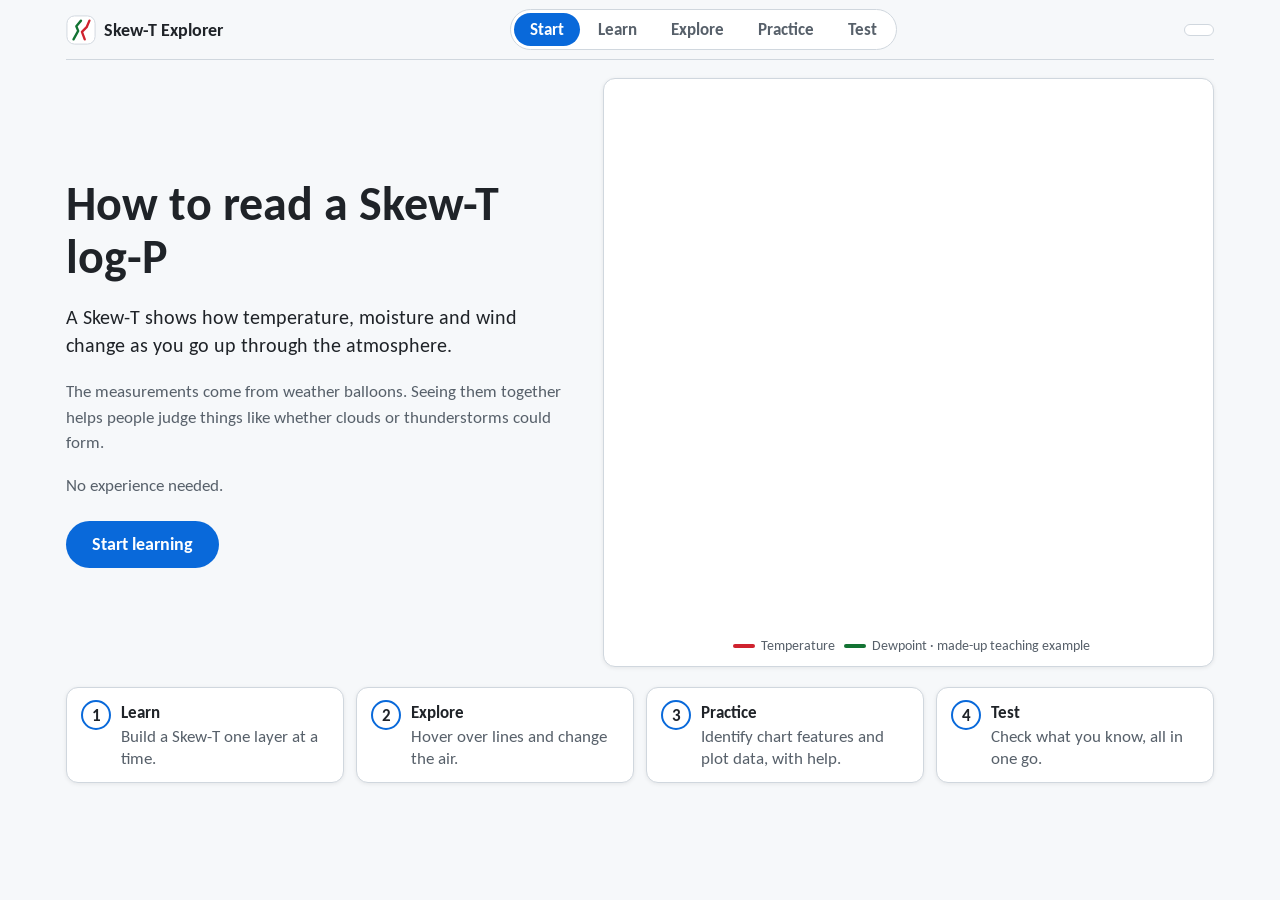
==== index.html @ 09533b29 "Cite page references fully and refine the opening wording" ====
<!doctype html>
<html lang="en" data-theme="light">
<head>
  <meta charset="utf-8">
  <meta name="viewport" content="width=device-width, initial-scale=1">
  <title>Skew-T Explorer · Start here</title>
  <link rel="preconnect" href="https://fonts.googleapis.com">
  <link rel="preconnect" href="https://fonts.gstatic.com" crossorigin>
  <link rel="stylesheet" href="https://fonts.googleapis.com/css2?family=Carlito:wght@400;700&display=swap">
  <link rel="stylesheet" href="style.css">
  <script src="js/theme.js"></script>
</head>
<body class="start-page">
  <header class="topbar">
    <a class="brand" href="index.html" aria-label="Skew-T Explorer home">
      <svg viewBox="0 0 32 32" aria-hidden="true"><rect x="1" y="1" width="30" height="30" rx="8"/><path class="g" d="M8 26 13 17 11 12 16 6"/><path class="r" d="M20 26 17 18 22 13 25 6"/></svg>
      <span>Skew-T Explorer</span>
    </a>
    <nav class="tabs" aria-label="Pages">
      <a href="index.html" aria-current="page">Start</a>
      <a href="build.html">Learn</a>
      <a href="explore.html">Explore</a>
      <a href="practice.html">Practice</a>
      <a href="test.html">Test</a>
    </nav>
    <button id="theme" type="button"></button>
  </header>
  <main>
    <section class="hero">
      <div class="hero-text">
        <h1>How to read a Skew-T log-P</h1>
        <p class="lead">A Skew-T shows how temperature, moisture and wind change as you go up through the atmosphere.</p>
        <p>The measurements come from weather balloons. Seeing them together helps people judge things like whether clouds or thunderstorms could form.</p>
        <p>No experience needed.</p>
        <a class="cta" href="build.html">Start learning</a>
      </div>
      <figure class="hero-chart">
        <svg id="herochart" viewBox="0 0 820 760" role="img" aria-label="Example Skew-T showing temperature in red and dewpoint in green"></svg>
        <figcaption><span class="swatch temp"></span>Temperature <span class="swatch dew"></span>Dewpoint · made-up teaching example</figcaption>
      </figure>
    </section>
    <ol class="path">
      <li><a href="build.html"><span class="num">1</span><strong>Learn</strong><span>Build a Skew-T one layer at a time.</span></a></li>
      <li><a href="explore.html"><span class="num">2</span><strong>Explore</strong><span>Hover over lines and change the air.</span></a></li>
      <li><a href="practice.html"><span class="num">3</span><strong>Practice</strong><span>Identify chart features and plot data, with help.</span></a></li>
      <li><a href="test.html"><span class="num">4</span><strong>Test</strong><span>Check what you know, all in one go.</span></a></li>
    </ol>
  </main>
  <script src="js/thermo.js"></script>
  <script src="js/soundings.js"></script>
  <script src="js/chart.js"></script>
  <script src="js/start.js"></script>
</body>
</html>
---- style.css ----
:root { color-scheme: dark; --bg: #0d1117; --panel: #161b22; --line: #30363d; --text: #e6edf3; --muted: #9da7b3;
        --temp: #ff6b5e; --dew: #4fd17a; --parcel: #3b9dff; --accent: #ffd866; --tip: #1f2630;
        --isobar: #5e6a7c; --isotherm: #5f6b7c; --dry: #b98a4a; --moist: #4a86b9; --mix: #7f9f5f; }
:root[data-theme="light"] { color-scheme: light; --bg: #f6f8fa; --panel: #fff; --line: #d0d7de; --text: #1f2328;
        --muted: #57606a; --temp: #cf222e; --dew: #137333; --parcel: #0b3dff; --accent: #8a5a00; --tip: #fff;
        --isobar: #8492a5; --isotherm: #8592a1; --dry: #a8712a; --moist: #2f6f9f; --mix: #55772f; }
/* Line patterns. Moist adiabat: thin dash-dot. Mixing ratio: short dots. Virtual temperature: dotted. */
:root { --dash-moist: 12 3 2 3; --dash-mix: 2.5 3.5; --dash-virtual: 2 3; }
* { box-sizing: border-box; }
body { margin: 0 auto; max-width: 1180px; padding: 16px; background: var(--bg); color: var(--text);
       font: 17px/1.5 Calibri, Carlito, sans-serif; }
h1 { margin: 0; } h2 { font-size: 1rem; margin-top: 0; }
header p, #about, .note { color: var(--muted); }
.controls label { margin-right: 12px; }
select, button { font: inherit; padding: 6px 10px; background: var(--panel); color: var(--text);
                 border: 1px solid var(--line); border-radius: 6px; max-width: 100%; }
.layout { display: grid; grid-template-columns: minmax(0, 1fr) 260px; gap: 16px; align-items: start; }
@media (max-width: 800px) { .layout { grid-template-columns: minmax(0, 1fr); } }
figure, aside, details { margin: 0; background: var(--panel); border: 1px solid var(--line); border-radius: 8px; padding: 10px; }
details { margin-top: 16px; }
dt { font-weight: 600; } dd { margin: 0 0 10px; }
#status { min-height: 1.5em; margin: 4px 0 0; color: var(--muted); }
svg { display: block; width: 100%; height: auto; user-select: none; }
.axis { fill: var(--muted); font-size: 12px; }
.frame { fill: none; stroke: var(--muted); }
.bg { fill: none; stroke-width: 1; }
.isobar { stroke: var(--isobar); }
.isotherm { stroke: var(--isotherm); }
.dry { stroke: var(--dry); }
.moist { stroke: var(--moist); stroke-dasharray: var(--dash-moist); }
.mix { stroke: var(--mix); stroke-dasharray: var(--dash-mix); }
.bg.mix { stroke-width: 1.8; }
.profile { fill: none; stroke-width: 3; }
.profile.temp { stroke: var(--temp); }
.profile.dew { stroke: var(--dew); }
.profile.parcel { stroke: var(--parcel); stroke-width: 3.5; }
.dot { fill: var(--panel); stroke-width: 2; cursor: ew-resize; touch-action: none; }
.dot.temp { stroke: var(--temp); }
.dot.dew { stroke: var(--dew); }
/* The fills stay pale so lines show through. A deeper solid edge of the same color marks each area. */
/* Virtual temperature curves: dotted, in the same color as the line each one adjusts. */
.profile.tvair { stroke: var(--temp); stroke-width: 2; stroke-dasharray: var(--dash-virtual); }
.profile.tvparcel { stroke: var(--parcel); stroke-width: 2; stroke-dasharray: var(--dash-virtual); }
.highlight.tvair { stroke: var(--temp); stroke-dasharray: var(--dash-virtual); }
.highlight.tvparcel { stroke: var(--parcel); stroke-dasharray: var(--dash-virtual); }
.cape { fill: #ff6b5e; fill-opacity: .28; stroke: color-mix(in srgb, #ff6b5e 65%, var(--text)); stroke-width: 1.5; }
.cin { fill: #58a6ff; fill-opacity: .3; stroke: color-mix(in srgb, #58a6ff 65%, var(--text)); stroke-width: 1.5; }
.marker { stroke: var(--accent); stroke-width: 4; }
.marker-halo { stroke: var(--panel); stroke-width: 8; }
.markerlabel { fill: var(--accent); font-size: 14px; font-weight: 700; stroke: var(--panel); stroke-width: 4; stroke-linejoin: round; paint-order: stroke; }
.barb { stroke: var(--text); stroke-width: 1.4; }
.barb .flag { fill: var(--text); }
/* A hovered line is drawn bolder in its own color, keeping its dash pattern. */
.highlight { fill: none; stroke-width: 3; pointer-events: none; }
.highlight.temp, .highlight.dew, .highlight.parcel { stroke-width: 5.5; }
.highlight.temp { stroke: var(--temp); }
.highlight.dew { stroke: var(--dew); }
.highlight.parcel { stroke: var(--parcel); }
/* Background colors are pale, so they are deepened a little to stand out. */
.highlight.isobar { stroke: color-mix(in srgb, var(--isobar) 65%, var(--text)); }
.highlight.isotherm { stroke: color-mix(in srgb, var(--isotherm) 65%, var(--text)); }
.highlight.dry { stroke: color-mix(in srgb, var(--dry) 80%, var(--text)); }
.highlight.moist { stroke: color-mix(in srgb, var(--moist) 80%, var(--text)); stroke-dasharray: var(--dash-moist); }
.highlight.mix { stroke: color-mix(in srgb, var(--mix) 80%, var(--text)); stroke-dasharray: var(--dash-mix); }
.highlight.lcl, .highlight.lfc, .highlight.el { stroke: var(--accent); stroke-width: 6; }
#tooltip { position: fixed; max-width: 280px; padding: 8px 10px; background: var(--tip); border: 1px solid var(--accent);
           border-radius: 6px; font-size: 13px; pointer-events: none; z-index: 10; }
#tooltip span { display: block; }
#tooltip .value { color: var(--accent); margin: 2px 0 4px; }
#tooltip .also { color: var(--muted); border-top: 1px solid var(--line); margin-top: 4px; padding-top: 4px; }
.shift { display: flex; flex-wrap: wrap; align-items: center; gap: 4px 8px; }
.shift input { width: 170px; max-width: 100%; margin: 0; }
.shift output { display: inline-block; min-width: 4.5em; font-weight: 700; }

a { color: var(--parcel); }

/* How-it's-built page: a large centered chart with one caption underneath. The step buttons change both. */
.build-page { max-width: 1600px; padding: 0 12px; }
.build-page .topbar { position: sticky; top: 0; z-index: 3; margin-bottom: 0; }
.sr-only { position: absolute; width: 1px; height: 1px; overflow: hidden; clip-path: inset(50%); }
.stage { display: flex; flex-direction: column; gap: 6px; padding-bottom: 8px;
         height: calc(100vh - var(--bar)); height: calc(100svh - var(--bar)); }
.stage svg { flex: 1; min-height: 0; width: 100%; background: var(--panel); border: 1px solid var(--line); border-radius: 8px; }
.caption { position: relative; display: flex; flex-direction: column; flex: none; width: 100%; max-width: 900px; height: 7.8em; margin: 0 auto; padding: 6px 12px;
           background: var(--panel); border: 1px solid var(--accent); border-radius: 8px; }
.caption-top { display: flex; align-items: center; gap: 10px; }
.caption h2 { margin: 0; font-size: 1.15rem; line-height: 1.25; flex: 1; }
.caption p { margin: 2px 0 0; line-height: 1.3; }
.caption button { padding: 1px 10px; font-size: .9rem; cursor: pointer; white-space: nowrap; }
.count { color: var(--muted); font-size: .85rem; white-space: nowrap; }
.layer { opacity: 0; transition: opacity .5s; }
.layer.on { opacity: 1; }
.layer .draw { stroke-dasharray: 1; stroke-dashoffset: 1; transition: stroke-dashoffset 1.2s ease; }
.layer.on .draw { stroke-dashoffset: 0; }
.layer.new .bg { stroke-width: 1.8; stroke-opacity: 1; }
.dot.still { cursor: default; }
/* A close-up of each wind barb mark with its speed (Learn and Explore). */
.barbkey { display: flex; justify-content: center; gap: clamp(8px, 5vw, 48px); margin: 2px 0; padding: 0; list-style: none; }
.barbkey[hidden] { display: none; }
.barbkey li { display: flex; align-items: center; gap: 8px; margin: 0; line-height: 1.2; }
.barbkey li svg { width: 84px; height: 40px; flex: none; background: none; border: 0; box-shadow: none; }
.barbkey strong { display: block; }
/* In the Explore guide: under the wind barb's description (Basic) or inside its Learn more (Full). */
.guide .barbkey { justify-content: flex-start; margin: 10px 0 4px; padding: 0; }
@media (max-width: 640px) {
  .barbkey li { flex-direction: column; gap: 0; text-align: center; font-size: .9rem; }
  .barbkey li svg { width: 63px; height: 30px; }
}
.stepper { display: flex; align-items: center; gap: 12px; margin-top: auto; }
.stepper > button { min-width: 5.5em; padding: 3px 12px; }
#next { background: var(--brand); border-color: var(--brand); color: #fff; font-weight: 700; }
:root[data-theme="dark"] #next { color: #0d1117; }
#back:disabled { opacity: .4; cursor: default; border-color: var(--line); }
#dots { flex: 1; display: flex; justify-content: center; min-width: 0; }
/* Each dot has a larger click area than the circle drawn inside it. */
.caption .step-dot { width: 24px; height: 24px; flex: none; padding: 0; border: 0; background: none; display: grid; place-items: center; }
/* Upcoming steps are hollow rings and finished ones are filled. */
.step-dot::before { content: ''; width: 10px; height: 10px; border: 2px solid var(--muted); border-radius: 50%; }
.step-dot.done::before { background: var(--muted); }
.step-dot[aria-current="step"]::before { background: var(--brand); border-color: var(--brand); transform: scale(1.4); }
@media (max-width: 760px) { .caption { height: 9em; } }
@media (max-width: 500px) {
  .caption { height: 11.8em; }
  .stepper { gap: 6px; }
}
/* The narrowest phones wrap the longest captions onto more lines. */
@media (max-width: 360px) { .caption { height: 14.6em; } }
@media (prefers-reduced-motion: reduce) { .layer, .layer .draw { transition: none; } }

/* Top bar shared by both pages: site name, page tabs and theme button. */
:root { --bar: 60px; --brand: #0969da; }
:root[data-theme="dark"] { --brand: #4da3ff; }
body { padding-top: 0; }
.topbar { display: flex; align-items: center; gap: 14px; height: var(--bar); margin-bottom: 14px; background: var(--bg);
          border-bottom: 1px solid var(--line); }
.brand { display: flex; align-items: center; gap: 8px; color: var(--text); text-decoration: none; font-weight: 700; font-size: 1.15rem; white-space: nowrap; }
.brand svg { width: 30px; height: 30px; flex: none; }
.brand rect { fill: var(--panel); stroke: var(--line); }
.brand path { fill: none; stroke-width: 2.5; stroke-linecap: round; stroke-linejoin: round; }
.brand .g { stroke: var(--dew); }
.brand .r { stroke: var(--temp); }
.tabs { display: flex; gap: 2px; margin: 0 auto; padding: 3px; background: var(--panel); border: 1px solid var(--line); border-radius: 999px; }
.tabs a { padding: 4px 16px; border-radius: 999px; color: var(--muted); text-decoration: none; font-weight: 700; white-space: nowrap; }
.tabs a:hover { color: var(--text); background: var(--bg); }
.tabs a[aria-current="page"] { background: var(--brand); color: #fff; }
:root[data-theme="dark"] .tabs a[aria-current="page"] { color: #0d1117; }
#theme { border-radius: 999px; padding: 5px 14px; cursor: pointer; white-space: nowrap; }
@media (max-width: 640px) {
  .topbar { gap: 8px; }
  .brand span { display: none; }
  .tabs a { padding: 3px 10px; font-size: .9rem; }
  #theme { padding: 4px 9px; font-size: .85rem; }
}

/* Shared polish. */
a:focus-visible, button:focus-visible, select:focus-visible, input:focus-visible, summary:focus-visible { outline: 3px solid var(--brand); outline-offset: 2px; }
button, select { border-radius: 8px; cursor: pointer; }
button:hover, select:hover { border-color: var(--brand); }
figure, aside, details, .caption, .stage svg { border-radius: 12px; box-shadow: 0 1px 4px rgb(0 0 0 / .08); }
input[type="range"] { accent-color: var(--brand); }
.page-intro h1 { font-size: 1.6rem; line-height: 1.2; }
.page-intro p { margin: 4px 0 12px; color: var(--muted); }
.controls { background: var(--panel); border: 1px solid var(--line); border-radius: 12px; padding: 12px 14px; margin-bottom: 14px; box-shadow: 0 1px 4px rgb(0 0 0 / .08); }
.controls #about { margin: 8px 0; }
.controls select, .controls button { background: var(--bg); }

/* Practice quiz: chart first, question card underneath, or beside it on wide screens. */
.quiz-page { max-width: 1600px; padding: 0 12px; }
.quiz-page .topbar { margin-bottom: 0; }
.quiz { display: flex; flex-direction: column; gap: 8px; padding: 8px 0; height: calc(100vh - var(--bar)); height: calc(100svh - var(--bar)); }
.quiz-chart { flex: 1; min-height: 300px; padding: 4px; }
.quiz-chart svg { height: 100%; width: 100%; }
.quiz-card { flex: none; height: 17em; overflow: auto; width: 100%; max-width: 900px; margin: 0 auto; padding: 10px 14px;
             background: var(--panel); border: 1px solid var(--accent); border-radius: 12px; display: flex; flex-direction: column; }
.quiz-top { display: flex; justify-content: space-between; }
.quiz-card h2 { margin: 2px 0 8px; font-size: 1.15rem; line-height: 1.3; }
#choices { display: grid; grid-template-columns: 1fr 1fr; gap: 6px; }
#choices .choice { text-align: left; background: var(--bg); line-height: 1.25; }
#choices .choice:disabled { cursor: default; color: var(--text); opacity: .6; }
#choices .choice.right, #choices .choice.wrong { opacity: 1; font-weight: 700; border-width: 2px; }
#choices .choice.right { border-color: var(--dew); }
#choices .choice.wrong { border-color: var(--temp); }
#feedback { margin: 8px 0 0; line-height: 1.3; }
#feedback.right, #feedback.wrong { border-left: 4px solid var(--dew); padding-left: 8px; }
#feedback.wrong { border-color: var(--temp); }
.quiz-actions { margin-top: auto; padding-top: 8px; text-align: right; }
button.primary { background: var(--brand); border-color: var(--brand); color: #fff; font-weight: 700; }
:root[data-theme="dark"] button.primary { color: #0d1117; }
.quiz-barb { width: 110px; height: 56px; display: block; margin: -6px auto 4px; }
#figure ul { margin: 0; padding-left: 20px; }
#figure li { margin-bottom: 10px; }
/* While something is highlighted, everything else steps back. */
.quiz-chart .faded { opacity: .5; }
/* After a line is answered, only lines and shading fade. Axis numbers and wind barbs stay clear.
   The correct lines are drawn again on top at full strength. */
.quiz-chart .answered :is(.bg, .profile, .cape, .cin, .level-mark) { opacity: .25; }
/* While identifying features, the level names would give the answers away. */
.quiz-chart .unlabelled .level-mark .markerlabel { display: none; }
.quiz-halo { fill: none; stroke: #ffd33d; stroke-width: 12; stroke-opacity: .7; stroke-linecap: round; }
.quiz-area { stroke: var(--text); stroke-width: 2.5; }
.quiz-area.cape { fill-opacity: .55; }
.quiz-area.cin { fill-opacity: .7; }
.quiz.finished .quiz-chart { display: none; }
.quiz.finished .quiz-card { flex: 1; height: auto; min-height: 0; }
.quiz.finished .quiz-actions { text-align: center; }
@media (max-width: 640px) {
  .quiz { height: auto; }
  .quiz-chart { flex: none; height: 46svh; min-height: 0; }
  .quiz-card { height: auto; min-height: 20em; overflow: visible; }
  #choices { grid-template-columns: 1fr; }
  .tabs a { padding: 3px 7px; font-size: .82rem; }
  .topbar { gap: 5px; }
  #theme { padding: 4px 7px; font-size: .78rem; }
}
.sections { display: flex; gap: 4px; margin-bottom: 8px; }
.sections button { flex: 1; padding: 4px 6px; font-size: .88rem; white-space: nowrap; border-radius: 999px; color: var(--muted); background: var(--bg); font-weight: 700; }
.sections button[aria-pressed="true"] { background: var(--brand); border-color: var(--brand); color: #fff; }
:root[data-theme="dark"] .sections button[aria-pressed="true"] { color: #0d1117; }
.quiz-actions { display: flex; justify-content: flex-end; gap: 8px; }
.quiz.finished .quiz-actions { justify-content: center; }
.quiz-chart svg.clickable { cursor: crosshair; touch-action: manipulation; }
.find-answer { fill: none; stroke-width: 3; stroke: color-mix(in srgb, var(--text) 80%, var(--brand)); pointer-events: none; }
.find-answer.temp { stroke: var(--temp); stroke-width: 5.5; }
.find-answer.dew { stroke: var(--dew); stroke-width: 5.5; }
.find-answer.parcel { stroke: var(--parcel); stroke-width: 5.5; }
.find-answer:is(.lcl, .lfc, .el) { stroke: var(--accent); stroke-width: 7; }
.find-answer.isobar { stroke: color-mix(in srgb, var(--isobar) 40%, var(--text)); }
.find-answer.isotherm { stroke: color-mix(in srgb, var(--isotherm) 50%, var(--text)); }
.find-answer.dry { stroke: color-mix(in srgb, var(--dry) 80%, var(--text)); }
.find-answer.moist { stroke: color-mix(in srgb, var(--moist) 80%, var(--text)); stroke-dasharray: var(--dash-moist); }
.find-answer.mix { stroke: color-mix(in srgb, var(--mix) 80%, var(--text)); stroke-dasharray: var(--dash-mix); }
.find-wrong { fill: none; stroke: #d1242f; stroke-width: 6; stroke-opacity: .55; pointer-events: none; }

/* Start page */
.start-page .topbar { margin-bottom: 18px; }
.hero { display: grid; grid-template-columns: minmax(0, 5fr) minmax(0, 6fr); gap: 28px; align-items: center; }
.hero h1 { font-size: clamp(2rem, 4.5vw, 3rem); line-height: 1.1; margin: 0 0 12px; }
.hero .lead { font-size: 1.25rem; line-height: 1.4; }
.hero-text p { color: var(--muted); }
.hero-text .lead { color: var(--text); }
.cta { display: inline-block; margin-top: 6px; padding: 10px 26px; border-radius: 999px; background: var(--brand); color: #fff; font-weight: 700; font-size: 1.1rem; text-decoration: none; }
:root[data-theme="dark"] .cta { color: #0d1117; }
.hero-chart svg { width: 100%; height: auto; max-height: calc(100svh - 260px); min-height: 300px; }
.hero-chart figcaption { text-align: center; color: var(--muted); font-size: .9rem; }
.swatch { display: inline-block; width: 22px; height: 4px; margin: 0 6px; vertical-align: middle; border-radius: 2px; }
.swatch.temp { background: var(--temp); }
.swatch.dew { background: var(--dew); }
.path { list-style: none; padding: 0; margin: 20px 0 8px; display: grid; grid-template-columns: repeat(4, minmax(0, 1fr)); gap: 12px; }
.path a { display: grid; grid-template-columns: auto 1fr; column-gap: 10px; height: 100%; padding: 12px 14px; background: var(--panel); border: 1px solid var(--line); border-radius: 12px; color: var(--text); text-decoration: none; box-shadow: 0 1px 4px rgb(0 0 0 / .08); }
.path a:hover { border-color: var(--brand); }
.path .num { grid-row: span 2; align-self: start; display: grid; place-items: center; width: 30px; height: 30px; border-radius: 50%; border: 2px solid var(--brand); font-weight: 700; }
.path a > span:last-child { color: var(--muted); line-height: 1.3; }
@media (max-width: 720px) {
  .hero { grid-template-columns: minmax(0, 1fr); gap: 14px; }
  .hero-chart svg { max-height: none; min-height: 0; }
  .path { grid-template-columns: minmax(0, 1fr); }
}

/* Explorer: one compact control panel so the chart starts high on the page. */
.explore-page .topbar { margin-bottom: 10px; }
.explore-page .controls { padding: 10px 12px; margin-bottom: 6px; }
.toolbar { display: flex; flex-wrap: wrap; align-items: center; gap: 8px 14px; }
.toolbar label { margin: 0; }
.segmented { display: inline-flex; gap: 2px; padding: 3px; border: 1px solid var(--line); border-radius: 999px; background: var(--bg); }
.controls .segmented button { border: 0; border-radius: 999px; padding: 4px 14px; font-weight: 700; color: var(--muted); background: transparent; }
.controls .segmented button[aria-pressed="true"] { background: var(--brand); color: #fff; }
:root[data-theme="dark"] .controls .segmented button[aria-pressed="true"] { color: #0d1117; }
.explore-page .controls #about { margin: 8px 0 4px; font-size: .95rem; line-height: 1.35; }
.hint { margin: 0 0 6px; color: var(--muted); font-size: .95rem; }
.key { list-style: none; padding: 0; }
.key li { margin-bottom: 6px; }
.key .swatch { margin-left: 0; }
@media (max-width: 640px) {
  .tabs a { padding: 3px 6px; font-size: .78rem; }
  #theme { padding: 4px 6px; font-size: .72rem; }
}

/* The chart comes first, on its own row. Below it, one narrow column of cards: results or the key,
   then the sounding data, each easy to read on its own. */
.explore-page .layout { grid-template-columns: minmax(0, 1fr); }
.explore-page .layout > figure { width: 100%; max-width: 1060px; margin: 0 auto; padding: 4px; }
.explore-page aside { display: flex; flex-direction: column; gap: 16px; width: 100%; max-width: 640px; margin: 0 auto; padding: 0; background: none; border: 0; box-shadow: none; }
.explore-page :is(#basickey, #parcelpanel, .data) { padding: 18px 22px; background: var(--panel); border: 1px solid var(--line); border-radius: 14px; }
.explore-page aside :is(#basickey, #parcelpanel, .data) h2 { margin: 0 0 12px; font-size: 1.3rem; line-height: 1.3; }
.explore-page aside > .note { order: 3; margin: 0; font-size: .9rem; text-align: center; }
.explore-page #basickey { order: 0; }
.explore-page #parcelpanel { order: 0; }
.explore-page .data { order: 1; }
@media (max-width: 500px) {
  .explore-page :is(#basickey, #parcelpanel, .data) { padding: 14px 12px; }
}
/* The result tables are styled like the sounding data table. */
#readout table { width: 100%; margin: 0 0 14px; border-collapse: separate; border-spacing: 0; overflow: hidden; border: 1px solid var(--line); border-radius: 10px; font-size: 1.05rem; line-height: 1.3; font-variant-numeric: tabular-nums; }
#readout th, #readout td { padding: 7px 8px; text-align: center; }
#readout thead th { font-size: .9rem; vertical-align: bottom; background: var(--bg); border-bottom: 2px solid var(--line); }
#readout tbody tr:nth-child(even) { background: color-mix(in srgb, var(--text) 4%, transparent); }
#parcelpanel h3 { margin: 18px 0 6px; font-size: 1.05rem; }
.reading-notes { margin: 0; padding-left: 20px; line-height: 1.5; }
.reading-notes li { margin-bottom: 8px; }
#nolfc { margin: 0; padding-left: 12px; border-left: 4px solid var(--brand); line-height: 1.5; }
.table-help { margin: -6px 0 10px; color: var(--muted); font-size: .95rem; }
/* One rounded box, soft row stripes and no lines between cells. */
#datatable { width: 100%; border-collapse: separate; border-spacing: 0; overflow: hidden; border: 1px solid var(--line); border-radius: 10px; font-size: 1.05rem; line-height: 1.3; font-variant-numeric: tabular-nums; }
#datatable th, #datatable td { padding: 3px; text-align: center; }
#datatable thead th { padding: 6px 3px 5px; font-size: .85rem; vertical-align: bottom; background: var(--bg); border-bottom: 3px solid var(--line); }
#datatable thead th span { display: block; color: var(--muted); font-size: .76rem; font-weight: 400; }
#datatable thead th.col-temp { border-bottom-color: var(--temp); }
#datatable thead th.col-dew { border-bottom-color: var(--dew); }
#datatable tbody th { color: var(--muted); }
#datatable tbody tr:nth-child(even) { background: color-mix(in srgb, var(--text) 4%, transparent); }
#datatable tbody tr.marked { background: color-mix(in srgb, var(--brand) 22%, transparent); }
.dot.marked { stroke-width: 4; r: 7px; }

/* Plot data: a blank basic Skew-T with only pressure and temperature lines. */
#quizchart.plotting :is(.profile, .cape, .cin, .bg.dry, .bg.moist, .bg.mix, .barb, .level-mark) { display: none; }
#quizchart.plotting .plotted .profile { display: inline; }
#quizchart.plotting .bg.isobar { stroke: color-mix(in srgb, var(--isobar) 75%, var(--text)); }
.placed { fill: var(--panel); stroke-width: 3.5; }
.placed.temp { stroke: var(--temp); }
.placed.dew { stroke: var(--dew); }
.miss { fill: none; stroke: #d1242f; stroke-width: 3; }
.value-card { display: grid; grid-template-columns: 1fr 1fr; gap: 8px; margin-bottom: 4px; }
.value-card > div { padding: 6px 10px; border: 2px solid var(--temp); border-radius: 10px; background: var(--bg); }
.value-card.dew > div { border-color: var(--dew); }
.value-card span { display: block; color: var(--muted); font-size: .85rem; }
.value-card strong { font-size: 1.35rem; white-space: nowrap; }
.sections button { white-space: normal; line-height: 1.2; }

/* Quiz layout: the Skew-T fills the screen, with a slim question box along the bottom. */
@media (min-width: 641px) {
  .quiz-page { --bar: 52px; }
  .quiz { gap: 6px; padding: 6px 0; }
  .quiz-chart { flex: 1; min-height: 340px; padding: 2px; }
  .quiz-card { flex: none; width: 100%; max-width: 1100px; height: 11em; padding: 6px 12px; display: grid; align-content: start;
               grid-template-columns: minmax(0, 1fr) auto; column-gap: 12px; row-gap: 4px;
               grid-template-areas: "sections top" "question figure" "choices choices" "feedback actions"; grid-template-rows: auto auto auto 1fr; }
  .quiz-card .sections { grid-area: sections; justify-self: start; margin: 0; }
  .quiz-card .sections button { flex: none; padding: 1px 12px; white-space: nowrap; }
  .quiz-top { grid-area: top; align-self: center; gap: 14px; }
  .quiz-card h2 { grid-area: question; align-self: center; margin: 0; font-size: 1.08rem; line-height: 1.25; }
  #figure { grid-area: figure; align-self: center; }
  #choices { grid-area: choices; grid-template-columns: 1fr 1fr; gap: 5px; }
  #choices .choice { padding: 2px 10px; font-size: .95rem; line-height: 1.2; }
  #feedback { grid-area: feedback; margin: 0; align-self: start; font-size: .95rem; line-height: 1.25; }
  .quiz-actions { grid-area: actions; align-self: end; margin: 0; padding: 0; }
  .quiz-actions button { padding: 3px 14px; white-space: nowrap; }
  .quiz-barb { width: 88px; height: 40px; margin: 0; }
  .value-card { display: flex; gap: 6px; margin: 0; }
  .value-card > div { display: flex; align-items: baseline; gap: 6px; padding: 1px 10px; }
  .value-card strong { font-size: 1.15rem; }
  /* The end-of-section review needs the full width of the box. */
  .quiz-card:has(#figure ul) { grid-template-areas: "sections top" "question question" "feedback actions" "figure figure"; grid-template-rows: auto auto auto auto; }
  .quiz.finished .quiz-card { flex: 1; height: auto; }
}
.quiz-card h2:focus, .quiz-card h2:focus-visible { outline: none; }
@media (min-width: 641px) and (max-width: 760px) { .quiz-card { height: 12.6em; } }

/* Bigger quiz chart: the page scrolls. The space left under the chart (--peek) is enough for the
   question and answer choices, so only longer feedback needs scrolling. */
@media (min-width: 641px) {
  .quiz { --peek: 144px; height: auto; }
  .quiz-chart { flex: none; min-height: 0; height: max(420px, calc(100vh - var(--bar) - var(--peek))); height: max(420px, calc(100svh - var(--bar) - var(--peek))); }
  .quiz-card, .quiz.finished .quiz-card { flex: none; height: auto; min-height: calc(var(--peek) - 20px); overflow: visible; scroll-margin-bottom: 8px; }
}

/* Editable values in the sounding data table. */
#datatable input { width: 100%; max-width: 5.5em; padding: 1px 3px; font: inherit; text-align: center; color: var(--text); background: transparent; border: 1px solid transparent; border-radius: 6px; appearance: textfield; cursor: text; }
#datatable input::-webkit-inner-spin-button, #datatable input::-webkit-outer-spin-button { -webkit-appearance: none; margin: 0; }
#datatable input:hover, #datatable input:focus { background: var(--panel); border-color: var(--line); }
#datatable input:focus { border-color: var(--brand); }
#datatable input:focus-visible { outline-offset: 0; }

/* On wider screens the chart is as tall as the window, so it is as big as it can be while still
   showing all at once: scroll just past the controls to see the whole of it. */
@media (min-width: 801px) {
  .explore-page figure svg { height: max(480px, calc(100vh - 24px)); height: max(480px, calc(100svh - 24px)); }
  .explore-page .axis { font-size: 14px; }
}

/* Small screens: bigger chart labels, and a button that zooms the chart. */
.zoom { display: none; }
.quiz-chart { display: flex; flex-direction: column; }
.quiz-chart .chart-scroll { flex: 1; min-height: 0; }
@media (max-width: 640px) {
  /* The compact labels are for charts shown whole. A zoomed chart skips these rules. */
  .axis:not(.zoomed *) { font-size: 21px; }
  .markerlabel:not(.zoomed *) { font-size: 19px; }
  /* The bigger text needs more room: the unit moves up and the axis title down, into the margin. */
  :is(#skewt, #quizchart, #build):not(.zoomed *) { overflow: visible; }
  .axis.unit:not(.zoomed *) { transform: translateY(-10px); }
  .axis.title:not(.zoomed *) { transform: translateY(5px); }
  svg:not(.all-labels, .zoomed *) .axis.minor { display: none; }
  #quizchart.all-labels:not(.zoomed *) .axis { font-size: 15px; }
  .explore-page figure { padding: 4px; }
  .zoom { display: block; margin: 2px auto 4px; padding: 8px 16px; min-height: 44px; flex: none; }
  /* Zoomed: one chart unit is one pixel, and the box scrolls both ways. */
  figure.zoomed .chart-scroll { overflow: auto; max-height: 65svh; }
  .quiz-chart.zoomed { height: 65svh; }
  figure.zoomed svg { width: 820px; height: 760px; max-width: none; max-height: none; }
  figure.zoomed .axis { font-size: 13px; }
}

/* Learn: fifteen dots need 360px at a comfortable size. Small screens get a menu instead. */
#jump { display: none; }
@media (max-width: 640px) {
  #dots { display: none; }
  #jump { display: block; flex: 1; min-width: 0; min-height: 32px; padding: 2px 6px; font-size: .9rem; }
  .stepper > button { min-height: 32px; }
}
@media (max-width: 360px) { .stepper > button { min-width: 4em; padding: 3px 8px; } }

/* Guide to the lines: one readable column, grouped under headings, with a card for each line. */
.guide > summary { padding: 4px 6px; font-size: 1.2rem; font-weight: 700; cursor: pointer; }
.guide-note, #guide { max-width: 780px; margin-left: auto; margin-right: auto; }
.guide-note { margin-top: 10px; color: var(--muted); }
.line-group h3 { margin: 28px auto 10px; padding-bottom: 4px; font-size: 1.25rem; border-bottom: 2px solid var(--line); }
.line-card { display: grid; grid-template-columns: 76px minmax(0, 1fr); column-gap: 14px; margin-bottom: 12px; padding: 14px 16px; background: var(--bg); border: 1px solid var(--line); border-radius: 12px; }
.line-card h4 { margin: 0; font-size: 1.1rem; line-height: 1.3; }
.line-card p { margin: 4px 0 0; }
.line-card .looks { color: var(--muted); font-size: .92rem; }
/* Each sample sits on a chart-colored tile, so it looks as it does on the chart. */
.sample { width: 76px; height: 46px; padding: 3px 4px; overflow: visible; background: var(--panel); border: 1px solid var(--line); border-radius: 8px; }
.sample .bg { stroke-width: 2.2; } /* a short sample needs a little more weight than a full-length line */

/* Learn more, under each line. It overrides the panel styling that other details boxes get. */
.line-card .lesson { grid-column: 2; margin: 10px 0 0; padding: 0; background: none; border: 0; border-radius: 0; box-shadow: none; }
.lesson > summary { display: inline-block; padding: 5px 14px; background: var(--panel); border: 2px solid var(--brand); border-radius: 999px; font-size: .95rem; font-weight: 700; cursor: pointer; }
.lesson > summary::before { content: '+ '; }
.lesson[open] > summary::before { content: '− '; }
.line-card:has(.lesson[open]) { border-color: var(--brand); }
.lesson-body { margin-top: 14px; padding-top: 4px; border-top: 1px solid var(--line); font-size: 1.02rem; line-height: 1.6; }
.lesson-body h5 { margin: 18px 0 4px; font-size: 1.05rem; }
.lesson-body p { margin: 8px 0; }
.lesson-body ul { margin: 8px 0; padding-left: 22px; }
.lesson-body li { margin-bottom: 6px; }
.equation { margin: 10px 0; padding: 4px 14px; overflow-x: auto; overflow-y: hidden; text-align: center; background: var(--panel); border: 1px solid var(--line); border-radius: 8px; }
.equation .katex-display { margin: 10px 0; }
.lesson-body .source { margin: -6px 0 12px; color: var(--muted); font-size: .85rem; text-align: right; }
.ranges { width: 100%; margin: 10px 0; border-collapse: collapse; font-size: .95rem; line-height: 1.4; background: var(--panel); }
.ranges caption { padding: 4px 0; font-weight: 700; text-align: left; }
.ranges th, .ranges td { padding: 6px 8px; text-align: left; vertical-align: top; border: 1px solid var(--line); }
.references { margin-top: 12px; font-size: .9rem; }
.references ul { margin-top: 4px; overflow-wrap: anywhere; }
/* Narrow screens: each row becomes a small card, with the column name beside every value. */
@media (max-width: 640px) {
  .ranges, .ranges caption, .ranges tbody, .ranges tr, .ranges th, .ranges td { display: block; }
  .ranges thead { position: absolute; width: 1px; height: 1px; overflow: hidden; clip-path: inset(50%); }
  .ranges tr { margin-bottom: 8px; border: 1px solid var(--line); }
  .ranges th, .ranges td { border: 0; padding: 4px 8px; }
  .ranges td::before { content: attr(data-label) ': '; color: var(--muted); }
}
.symbols { display: grid; grid-template-columns: auto minmax(0, 1fr); gap: 4px 14px; margin: 8px 0 12px; font-size: .95rem; }
.symbols dt { font-weight: 400; }
.symbols dd { margin: 0; color: var(--muted); }

@media (max-width: 640px) {
  /* The sample moves above the text, which then gets the card's full width. */
  .line-card { grid-template-columns: minmax(0, 1fr); row-gap: 8px; padding: 12px; }
  .line-card .lesson { grid-column: 1; }
  .equation { padding: 4px 6px; }
  .equation .katex { font-size: 1em; }
}
/* The narrowest phones need slightly smaller equations to show them whole. */
@media (max-width: 360px) { .equation .katex { font-size: .88em; } }

/* Four steps on the Start page: two by two on mid-sized screens. */
@media (max-width: 1000px) and (min-width: 721px) { .path { grid-template-columns: repeat(2, minmax(0, 1fr)); } }

/* Practice: the line and sounding menus sit with the task counter. */
.practice-page .quiz-top, .quiz-top:has(select) { flex-wrap: wrap; align-items: center; justify-content: flex-end; gap: 6px 12px; }
.quiz-top label { font-size: .9rem; }
.quiz-top select { padding: 2px 6px; font-size: .9rem; }
/* Test: a chosen answer is outlined. Nothing says whether it is right until the end. */
#choices .choice[aria-pressed="true"] { border: 3px solid var(--brand); font-weight: 700; }
#submit:disabled { opacity: .45; cursor: default; }
#figure h3 { margin: 14px 0 6px; font-size: 1.05rem; }
/* Intro and results have no chart, so the card takes the page. */
@media (min-width: 641px) {
  .quiz.finished .quiz-card { max-width: 900px; }
}

/* Narrow phones: five tabs don't fit beside the name and theme button, so they get their own row.
   --bar is the header's height, which the Learn, Practice and Test layouts subtract. */
@media (max-width: 430px) {
  :root, .quiz-page { --bar: 92px; }
  .topbar { flex-wrap: wrap; align-content: center; justify-content: space-between; row-gap: 8px; }
  .topbar .tabs { order: 3; width: 100%; justify-content: space-between; margin: 0; }
  .topbar .tabs a { flex: 1; padding: 5px 2px; font-size: .88rem; text-align: center; }
  .topbar .brand span { display: inline; font-size: 1rem; }
}

/* Test results: one centred column with a score summary, topic cards and the marked answers. */
.quiz.results .quiz-card { display: flex; flex-direction: column; width: 100%; max-width: 860px; margin: 0 auto; padding: 22px clamp(14px, 3vw, 30px); overflow: visible; }
.quiz.results :is(.quiz-top, .quiz-card h2, #feedback) { text-align: center; justify-content: center; }
.quiz.results .quiz-card h2 { order: 1; margin: 2px 0 4px; font-size: clamp(1.3rem, 3.4vw, 1.75rem); }
.quiz.results #feedback { order: 2; margin: 0 auto; max-width: 56ch; color: var(--muted); }
.quiz.results #figure { order: 3; }
.quiz.results .quiz-actions { order: 4; justify-content: center; margin: 22px 0 0; }
.quiz.results .quiz-actions button { padding: 9px 24px; }
.score-summary { margin-top: 18px; }
#figure .tiles { display: grid; grid-template-columns: repeat(3, minmax(0, 1fr)); gap: 10px; margin: 0 0 10px; padding: 0; list-style: none; }
.quiz.results :is(#figure, #feedback, .quiz-actions) { align-self: stretch; }
#figure .tiles li { margin: 0; padding: 10px 6px; text-align: center; background: var(--bg); border: 1px solid var(--line); border-top: 5px solid var(--line); border-radius: 10px; }
#figure .tiles li.right { border-top-color: var(--dew); }
#figure .tiles li.wrong { border-top-color: var(--temp); }
.tiles strong { display: block; font-size: 2rem; line-height: 1.1; }
.tiles span { color: var(--muted); }
.bar { display: flex; gap: 2px; height: 10px; overflow: hidden; border-radius: 999px; background: var(--line); }
.bar span { flex-basis: 0; }
.bar .right { background: var(--dew); }
.bar .wrong { background: var(--temp); }
.bar .skipped { background: var(--line); }
.quiz.results #figure h3 { margin: 26px 0 10px; font-size: 1.2rem; }
.topic-grid { display: grid; grid-template-columns: repeat(2, minmax(0, 1fr)); gap: 12px; }
.topic-grid article { display: flex; flex-direction: column; padding: 14px; background: var(--bg); border: 1px solid var(--line); border-radius: 12px; }
.topic-grid h4 { margin: 0; font-size: 1.02rem; line-height: 1.3; }
.topic-grid p { margin: 0; }
.topic-grid .topic-score { margin: 8px 0 6px; font-size: 1.35rem; font-weight: 700; }
.topic-grid .topic-note { margin-top: 6px; color: var(--muted); font-size: .9rem; }
.topic-grid .study { display: flex; flex-wrap: wrap; gap: 8px; margin-top: auto; padding-top: 12px; }
.study a { padding: 5px 12px; font-size: .9rem; font-weight: 700; color: var(--text); text-decoration: none; background: var(--panel); border: 2px solid var(--brand); border-radius: 999px; }
.filters { display: flex; flex-wrap: wrap; gap: 8px; margin-bottom: 12px; }
.filters button { padding: 4px 14px; font-size: .92rem; border-radius: 999px; }
.filters button[aria-pressed="true"] { background: var(--brand); border-color: var(--brand); color: #fff; font-weight: 700; }
:root[data-theme="dark"] .filters button[aria-pressed="true"] { color: #0d1117; }
.filters button:disabled { opacity: .45; cursor: default; }
.marked { margin: 0; padding: 0; list-style: none; }
#figure .marked li { display: grid; grid-template-columns: 2em minmax(0, 1fr) auto; gap: 10px; align-items: start; margin: 0 0 8px; padding: 10px 12px; background: var(--bg); border: 1px solid var(--line); border-left: 5px solid var(--line); border-radius: 10px; }
#figure .marked li.right { border-left-color: var(--dew); }
#figure .marked li.wrong { border-left-color: var(--temp); }
#figure .marked li[hidden] { display: none; }
.marked .number { color: var(--muted); font-variant-numeric: tabular-nums; }
.marked strong { font-weight: 600; }
.marked .did { margin-top: 2px; color: var(--muted); font-size: .92rem; }
.marked .mark { font-size: .9rem; font-weight: 700; white-space: nowrap; }
@media (max-width: 640px) {
  .topic-grid { grid-template-columns: minmax(0, 1fr); }
  /* The result moves above the question so the text gets the full width. */
  #figure .marked li { grid-template-columns: 2em minmax(0, 1fr); row-gap: 2px; }
  .marked .mark { grid-column: 2; grid-row: 1; }
  .marked li > div { grid-column: 2; }
}

/* Learn: the heading over the builder, and the explanations further down the page. */
.story-title { flex: none; padding-top: 6px; font-size: clamp(1.4rem, 3.6vw, 2.1rem); font-weight: 700; line-height: 1.15; text-align: center; }
.scroll-cue { flex: none; align-self: center; font-size: .95rem; font-weight: 700; line-height: 1.3; text-align: center; }
.scroll-cue::after { content: ' \2193'; }
.explain { max-width: 780px; margin: 0 auto; padding: 28px 0 56px; scroll-margin-top: var(--bar); }
.explain-intro { margin: 0; font-size: 1.25rem; text-align: center; }
.explain .line-group h2 { margin: 36px 0 6px; padding-bottom: 4px; font-size: 1.4rem; border-bottom: 2px solid var(--line); }
.explain .line-group > p { margin: 8px 0 14px; }
.explain .line-card { background: var(--panel); }
.explain .line-card h3 { margin: 0; font-size: 1.15rem; line-height: 1.3; }
.explain .line-card p { margin: 6px 0 0; line-height: 1.55; }
.explain .barbkey { justify-content: flex-start; margin-top: 8px; }
.explain .barbkey li svg { color: var(--text); }
.explain-note { margin-top: 20px; color: var(--muted); }
.reading li { margin-bottom: 6px; }
.explain .define { margin: 12px 0 0; padding: 10px 14px; background: var(--panel); border: 1px solid var(--line); border-left: 5px solid var(--parcel); border-radius: 8px; }
.explain .define p { margin: 0; line-height: 1.55; }
.explain .define p + p { margin-top: 8px; }

/* Learn, tidied: the chart panel lines up with the caption, and each group of explanations is one
   list in a single box instead of a stack of separate cards. */
.build-page .stage svg#build { align-self: center; max-width: 900px; }
.build-page .caption { border-color: var(--line); }
.build-page .scroll-cue { padding: 1px 14px; color: var(--text); text-decoration: none; background: var(--panel); border: 1px solid var(--line); border-radius: 999px; }
.explain .line-card { grid-template-columns: 76px minmax(0, 1fr); column-gap: 18px; margin: 0; padding: 18px 20px; border-width: 1px 1px 0; border-radius: 0; }
.explain .line-group > p + .line-card { border-radius: 14px 14px 0 0; }
.explain .line-card:last-child { border-bottom-width: 1px; border-radius: 0 0 14px 14px; }
.explain .line-card h3 { padding: 0; border: 0; }
.explain .line-card .use { margin-top: 10px; padding-left: 12px; border-left: 3px solid var(--line); }
.explain .sample { align-self: start; }
.explain .reading { margin: 0; padding: 14px 20px 8px 40px; background: var(--panel); border: 1px solid var(--line); border-radius: 14px; }
@media (max-width: 640px) {
  .explain .line-card { grid-template-columns: minmax(0, 1fr); row-gap: 10px; padding: 16px 14px; }
}
.explain .reference { padding-left: 2em; text-indent: -2em; }
@media (max-width: 430px) { .build-page .scroll-cue { padding: 1px 10px; font-size: .8rem; } }
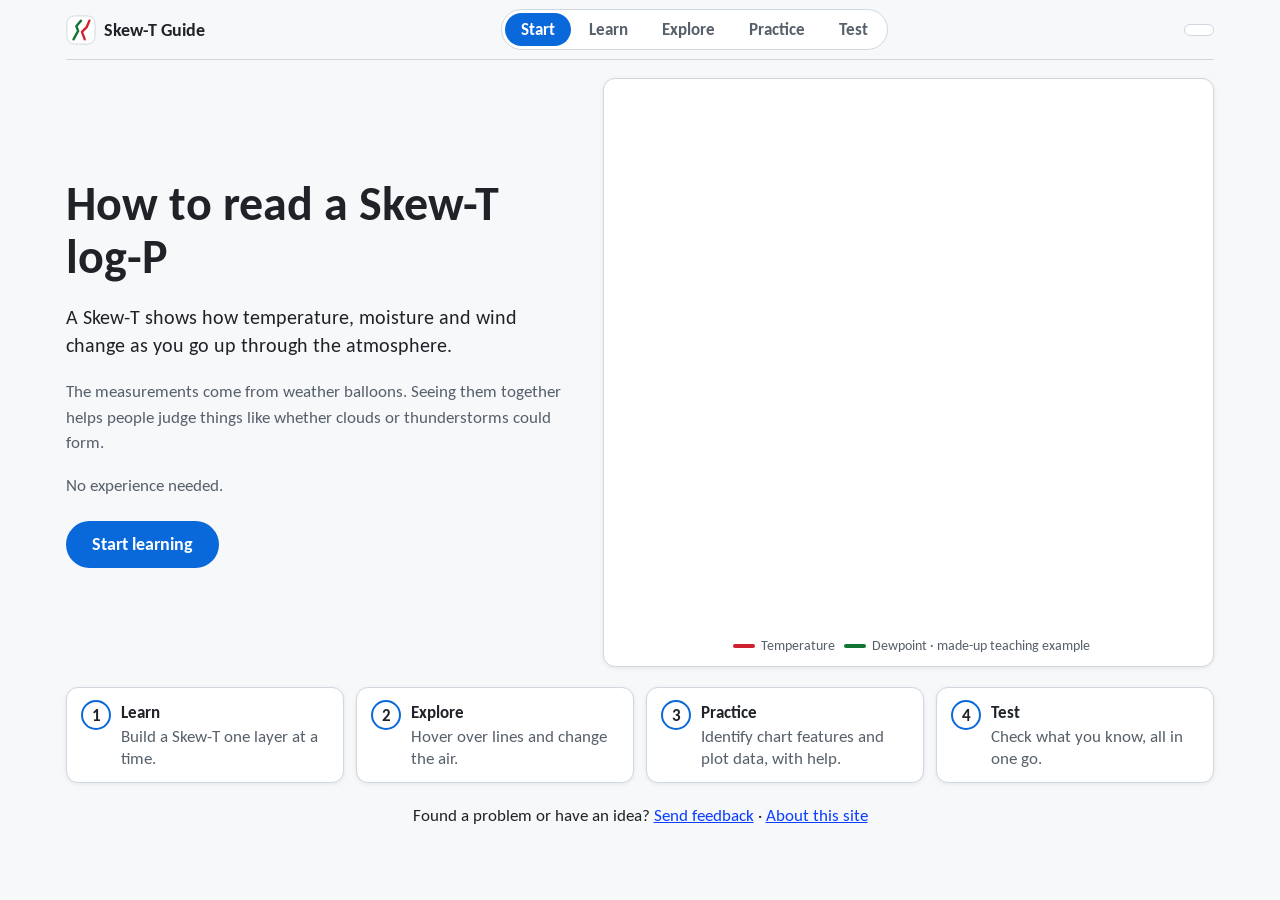
==== commit 30813abc: "Rename to Skew-T Guide and add parameter lessons Learn now shows how to find parameters on a Skew-T," ====
--- a/index.html
+++ b/index.html
@@ -3,7 +3,7 @@
 <head>
   <meta charset="utf-8">
   <meta name="viewport" content="width=device-width, initial-scale=1">
-  <title>Skew-T Explorer · Start here</title>
+  <title>Skew-T Guide · Start here</title>
   <link rel="preconnect" href="https://fonts.googleapis.com">
   <link rel="preconnect" href="https://fonts.gstatic.com" crossorigin>
   <link rel="stylesheet" href="https://fonts.googleapis.com/css2?family=Carlito:wght@400;700&display=swap">
@@ -12,9 +12,9 @@
 </head>
 <body class="start-page">
   <header class="topbar">
-    <a class="brand" href="index.html" aria-label="Skew-T Explorer home">
+    <a class="brand" href="index.html" aria-label="Skew-T Guide home">
       <svg viewBox="0 0 32 32" aria-hidden="true"><rect x="1" y="1" width="30" height="30" rx="8"/><path class="g" d="M8 26 13 17 11 12 16 6"/><path class="r" d="M20 26 17 18 22 13 25 6"/></svg>
-      <span>Skew-T Explorer</span>
+      <span>Skew-T Guide</span>
     </a>
     <nav class="tabs" aria-label="Pages">
       <a href="index.html" aria-current="page">Start</a>
@@ -45,6 +45,7 @@
       <li><a href="practice.html"><span class="num">3</span><strong>Practice</strong><span>Identify chart features and plot data, with help.</span></a></li>
       <li><a href="test.html"><span class="num">4</span><strong>Test</strong><span>Check what you know, all in one go.</span></a></li>
     </ol>
+    <p class="feedback-link">Found a problem or have an idea? <a href="feedback.html">Send feedback</a> · <a href="about.html">About this site</a></p>
   </main>
   <script src="js/thermo.js"></script>
   <script src="js/soundings.js"></script>
--- a/style.css
+++ b/style.css
@@ -262,9 +262,10 @@
 .toolbar { display: flex; flex-wrap: wrap; align-items: center; gap: 8px 14px; }
 .toolbar label { margin: 0; }
 .segmented { display: inline-flex; gap: 2px; padding: 3px; border: 1px solid var(--line); border-radius: 999px; background: var(--bg); }
-.controls .segmented button { border: 0; border-radius: 999px; padding: 4px 14px; font-weight: 700; color: var(--muted); background: transparent; }
-.controls .segmented button[aria-pressed="true"] { background: var(--brand); color: #fff; }
-:root[data-theme="dark"] .controls .segmented button[aria-pressed="true"] { color: #0d1117; }
+.controls .segmented button, .level .segmented button { border: 0; border-radius: 999px; padding: 4px 14px; font-weight: 700; color: var(--muted); background: transparent; }
+.controls .segmented button[aria-pressed="true"], .level .segmented button[aria-pressed="true"] { background: var(--brand); color: #fff; }
+:root[data-theme="dark"] .controls .segmented button[aria-pressed="true"],
+:root[data-theme="dark"] .level .segmented button[aria-pressed="true"] { color: #0d1117; }
 .explore-page .controls #about { margin: 8px 0 4px; font-size: .95rem; line-height: 1.35; }
 .hint { margin: 0 0 6px; color: var(--muted); font-size: .95rem; }
 .key { list-style: none; padding: 0; }
@@ -543,6 +544,11 @@
 
 /* Learn: the heading over the builder, and the explanations further down the page. */
 .story-title { flex: none; padding-top: 6px; font-size: clamp(1.4rem, 3.6vw, 2.1rem); font-weight: 700; line-height: 1.15; text-align: center; }
+/* Learn's Beginner and Intermediate choice. Beginner also hides the extra equation steps. */
+.level { display: flex; flex: none; flex-wrap: wrap; align-items: center; justify-content: center; gap: 4px 10px; }
+.level > span { color: var(--muted); font-size: .95rem; }
+.level-note button { margin-left: 4px; padding: 2px 12px; cursor: pointer; }
+body.beginner .inter-only, body.beginner .param-extra { display: none; }
 .scroll-cue { flex: none; align-self: center; font-size: .95rem; font-weight: 700; line-height: 1.3; text-align: center; }
 .scroll-cue::after { content: ' \2193'; }
 .explain { max-width: 780px; margin: 0 auto; padding: 28px 0 56px; scroll-margin-top: var(--bar); }
@@ -577,3 +583,102 @@
 }
 .explain .reference { padding-left: 2em; text-indent: -2em; }
 @media (max-width: 430px) { .build-page .scroll-cue { padding: 1px 10px; font-size: .8rem; } }
+
+/* Feedback page and the links to it. The Google form stays light in both themes. */
+.feedback { max-width: 720px; margin: 0 auto; }
+.feedback h1 { font-size: 1.8rem; }
+.feedback p { margin: 10px 0; }
+.feedback-privacy { color: var(--muted); font-size: .95rem; }
+.feedback iframe { display: block; width: 100%; height: 1447px; margin-top: 12px; background: #fff; border: 1px solid var(--line); border-radius: 12px; }
+.feedback-link { margin: 20px 0 4px; text-align: center; }
+
+/* About page: one centred column, with each kind of information in its own shape. */
+.about { max-width: 780px; margin: 0 auto; padding-bottom: 56px; }
+.about-head { text-align: center; padding: 8px 0 4px; }
+.about-head h1 { font-size: clamp(1.7rem, 4vw, 2.3rem); line-height: 1.2; }
+.about-head p { max-width: 56ch; margin: 10px auto 0; font-size: 1.15rem; line-height: 1.5; color: var(--muted); }
+.about section { margin-top: 36px; }
+.about h2 { margin: 0 0 12px; font-size: 1.35rem; line-height: 1.3; }
+.about p { margin: 0 0 12px; }
+.about-box { background: var(--panel); border: 1px solid var(--line); border-radius: 14px; }
+.about-cards { display: grid; grid-template-columns: repeat(2, minmax(0, 1fr)); gap: 12px; margin: 0; padding: 0; list-style: none; }
+.about-cards a { display: block; height: 100%; padding: 14px 16px; color: var(--text); text-decoration: none; background: var(--panel); border: 1px solid var(--line); border-radius: 14px; }
+.about-cards a:hover, .about-cards a:focus-visible { border-color: var(--brand); }
+.about-cards strong { display: block; margin-bottom: 4px; font-size: 1.15rem; color: var(--parcel); }
+.about-cards span { display: block; line-height: 1.45; }
+.about .about-warning { padding: 12px 16px; background: var(--panel); border: 1px solid var(--line); border-left: 6px solid var(--temp); border-radius: 10px; }
+.about-rows { margin: 0; padding: 0 18px; }
+.about-rows > div { display: grid; grid-template-columns: 11em minmax(0, 1fr); gap: 16px; padding: 14px 0; }
+.about-rows > div + div { border-top: 1px solid var(--line); }
+.about-rows dt { font-weight: 700; }
+.about-rows dd { margin: 0; line-height: 1.5; }
+.about-table { width: 100%; border-collapse: separate; border-spacing: 0; overflow: hidden; background: var(--panel); border: 1px solid var(--line); border-radius: 14px; }
+.about-table th, .about-table td { padding: 10px 16px; text-align: left; vertical-align: top; line-height: 1.4; }
+.about-table thead th { background: var(--bg); border-bottom: 2px solid var(--line); }
+.about-table tbody tr + tr > * { border-top: 1px solid var(--line); }
+.about .about-small { margin: 10px 0 0; color: var(--muted); font-size: .92rem; }
+.about .sources { margin: 0; padding: 4px 18px; list-style: none; }
+.about .sources li { padding: 12px 0; line-height: 1.5; overflow-wrap: anywhere; }
+.about .sources li + li { border-top: 1px solid var(--line); }
+.about section.about-cta { padding: 22px 18px; text-align: center; }
+.about-cta h2 { margin-bottom: 4px; }
+.about-cta .cta { display: inline-block; }
+@media (max-width: 560px) {
+  .about-cards { grid-template-columns: minmax(0, 1fr); }
+  .about-rows > div { grid-template-columns: minmax(0, 1fr); gap: 4px; }
+  .about-rows, .about .sources { padding-left: 14px; padding-right: 14px; }
+  .about-table th, .about-table td { padding: 9px 10px; }
+}
+
+/* Learn: finding parameters. Groups open and close, and each entry has its own zoomed chart. */
+.explain-jump { margin: 6px 0 0; text-align: center; }
+#parameters, .param { scroll-margin-top: calc(var(--bar) + 8px); }
+.param-menu { display: flex; flex-wrap: wrap; align-items: center; gap: 8px; margin: 0 0 14px; font-weight: 700; }
+.param-menu select { flex: 1; min-width: 0; font-weight: 400; }
+.param-group { margin: 0 0 10px; padding: 0; overflow: hidden; }
+.param-group > summary { padding: 12px 16px; font-size: 1.15rem; font-weight: 700; cursor: pointer; }
+.param { padding: 18px 20px; border-top: 1px solid var(--line); }
+.param h4 { margin: 0 0 4px; font-size: 1.2rem; line-height: 1.3; }
+.param p { margin: 8px 0 0; line-height: 1.5; }
+.param .param-start { color: var(--muted); }
+.param-body { margin-top: 10px; }
+.param-body figure { margin: 0 auto; max-width: 560px; padding: 4px; box-shadow: none; }
+.param-case { margin-top: 18px; }
+.param-case h5 { margin: 0 0 6px; font-size: 1.05rem; }
+.param-chart { width: 100%; height: auto; }
+.param-chart .bg { stroke-width: 1.2; }
+.param-chart .param-line { stroke-width: 2.2; stroke-opacity: 1; }
+.param-chart .cin, .param-chart .cape { stroke-width: 1.5; }
+.param-route { fill: none; stroke: #ffd33d; stroke-width: 11; stroke-opacity: .6; stroke-linecap: round; stroke-linejoin: round; }
+.param-axis { fill: var(--muted); font-size: 15px; }
+.param-name, .param-answer { stroke: var(--panel); stroke-width: 5; stroke-linejoin: round; paint-order: stroke; fill: var(--text); font-size: 15px; }
+.param-answer { font-size: 18px; font-weight: 700; }
+.param-leader { fill: none; stroke: var(--text); stroke-width: 1.2; }
+.param-point { fill: var(--text); }
+.param-step { fill: var(--text); stroke: var(--panel); stroke-width: 2; }
+.param-step-number { fill: var(--panel); font-size: 14px; font-weight: 700; }
+.param-ring { fill: none; stroke: var(--text); stroke-width: 2.5; }
+.param-steps { margin: 12px 0 0; padding-left: 24px; line-height: 1.5; }
+.param-steps li { margin-bottom: 6px; }
+.param .param-result { padding: 10px 14px; background: var(--bg); border: 1px solid var(--line); border-radius: 10px; }
+.param .use { margin-top: 10px; padding-left: 12px; border-left: 3px solid var(--line); }
+.param .param-source { color: var(--muted); font-size: .88rem; }
+@media (max-width: 640px) {
+  .param { padding: 14px 10px; }
+  /* The chart shrinks on a phone, so its words are drawn larger. */
+  .param-axis, .param-name { font-size: 19px; }
+  .param-answer { font-size: 22px; }
+}
+:root[data-theme="dark"] .param-route { stroke-opacity: .35; }
+/* Steps and charts built into a line's description. */
+.param-how { margin-top: 14px; }
+.explain .param-how h4 { margin: 0; font-size: 1.05rem; }
+.explain .line-card .param-start { color: var(--muted); }
+.explain .line-card .param-result { padding: 10px 14px; background: var(--bg); border: 1px solid var(--line); border-radius: 10px; }
+.explain .line-card .param-source { margin-top: 10px; color: var(--muted); font-size: .88rem; }
+.explain [id^="param-"] { scroll-margin-top: calc(var(--bar) + 8px); }
+.param-zero { fill: none; stroke: var(--text); stroke-width: 2.5; stroke-dasharray: 9 5; }
+/* Learn: a typeset equation and its symbols. */
+.param-equation { margin-top: 10px; }
+.param-equation .symbols { display: grid; grid-template-columns: auto minmax(0, 1fr); gap: 4px 14px; align-items: baseline; margin: 6px 0; }
+.param-equation .symbols dd { margin: 0; }
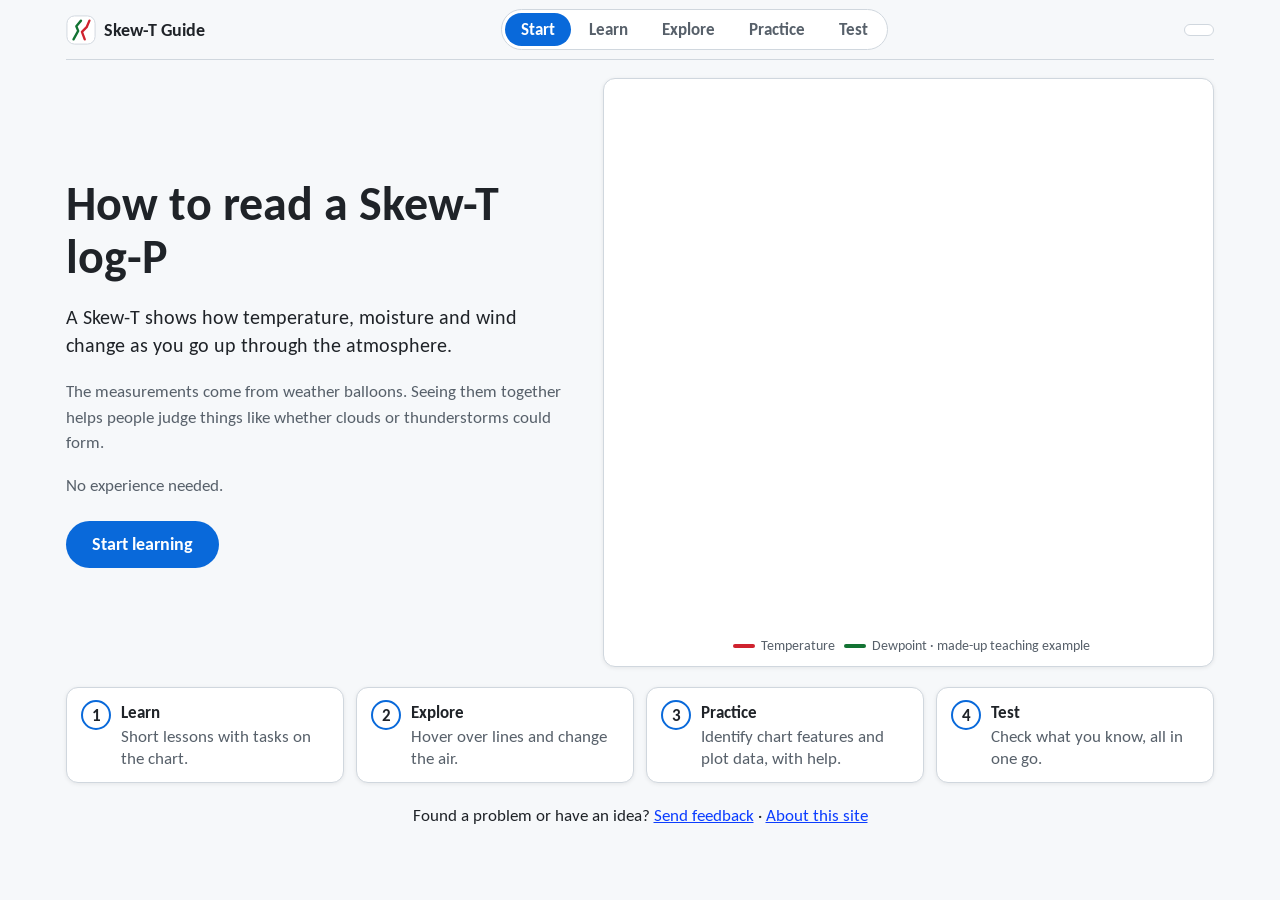
==== commit 13a5a7c6: "Add interactive lessons Learn now lists 13 Intro and Intermediate lessons with animated parcels and " ====
--- a/index.html
+++ b/index.html
@@ -18,7 +18,7 @@
     </a>
     <nav class="tabs" aria-label="Pages">
       <a href="index.html" aria-current="page">Start</a>
-      <a href="build.html">Learn</a>
+      <a href="learn.html">Learn</a>
       <a href="explore.html">Explore</a>
       <a href="practice.html">Practice</a>
       <a href="test.html">Test</a>
@@ -32,7 +32,7 @@
         <p class="lead">A Skew-T shows how temperature, moisture and wind change as you go up through the atmosphere.</p>
         <p>The measurements come from weather balloons. Seeing them together helps people judge things like whether clouds or thunderstorms could form.</p>
         <p>No experience needed.</p>
-        <a class="cta" href="build.html">Start learning</a>
+        <a class="cta" href="learn.html">Start learning</a>
       </div>
       <figure class="hero-chart">
         <svg id="herochart" viewBox="0 0 820 760" role="img" aria-label="Example Skew-T showing temperature in red and dewpoint in green"></svg>
@@ -40,7 +40,7 @@
       </figure>
     </section>
     <ol class="path">
-      <li><a href="build.html"><span class="num">1</span><strong>Learn</strong><span>Build a Skew-T one layer at a time.</span></a></li>
+      <li><a href="learn.html"><span class="num">1</span><strong>Learn</strong><span>Short lessons with tasks on the chart.</span></a></li>
       <li><a href="explore.html"><span class="num">2</span><strong>Explore</strong><span>Hover over lines and change the air.</span></a></li>
       <li><a href="practice.html"><span class="num">3</span><strong>Practice</strong><span>Identify chart features and plot data, with help.</span></a></li>
       <li><a href="test.html"><span class="num">4</span><strong>Test</strong><span>Check what you know, all in one go.</span></a></li>
--- a/style.css
+++ b/style.css
@@ -682,3 +682,127 @@
 .param-equation { margin-top: 10px; }
 .param-equation .symbols { display: grid; grid-template-columns: auto minmax(0, 1fr); gap: 4px 14px; align-items: baseline; margin: 6px 0; }
 .param-equation .symbols dd { margin: 0; }
+
+/* A lesson fits one screen: chart on the left; words, answers and a fixed button bar on the right. */
+/* Lessons use the whole window, so the chart can be as large as possible. */
+.lesson-page { max-width: 1900px; padding-top: 0; padding-bottom: 0; }
+.lesson-page .topbar { margin-bottom: 4px; }
+.lesson { padding-bottom: 32px; }
+.lesson-screen { display: flex; flex-direction: column; height: calc(100vh - var(--bar) - 12px); height: calc(100svh - var(--bar) - 12px); min-height: 520px; }
+.lesson-head { display: grid; grid-template-columns: 9em minmax(0, 1fr) 9em; align-items: center; gap: 8px; text-align: center; }
+.lesson-head h1 { margin: 0; font-size: clamp(1.15rem, 2.4vw, 1.5rem); line-height: 1.2; }
+.lesson-head p { margin: 0; color: var(--muted); font-size: .9rem; }
+.lesson-head > div { display: flex; flex-wrap: wrap; justify-content: center; align-items: baseline; column-gap: 12px; }
+.lesson-exit { justify-self: start; font-size: .95rem; }
+/* One segment for each step. */
+/* (The builder's #dots rule would otherwise let this row stretch.) */
+.lesson-screen #dots { flex: none; display: flex; gap: 4px; margin: 0 0 4px; }
+.lesson-dots .step-dot { flex: 1; min-width: 0; height: 18px; padding: 0; border: 0; background: none; display: flex; align-items: center; }
+.lesson-dots .step-dot::before { width: 100%; height: 6px; border: 0; border-radius: 3px; background: var(--line); transform: none; }
+.lesson-dots .step-dot.done::before { background: var(--muted); }
+.lesson-dots .step-dot[aria-current="step"]::before { height: 10px; border-radius: 5px; background: var(--brand); transform: none; }
+.lesson-body { flex: 1; min-height: 0; display: grid; grid-template-columns: minmax(0, 1fr) minmax(300px, 400px);
+               grid-template-areas: "figure words" "figure actions" "figure bar"; grid-template-rows: auto minmax(0, 1fr) auto; column-gap: 20px; }
+.lesson-words { grid-area: words; }
+.lesson-words h2 { margin: 2px 0 6px; font-size: 1.35rem; line-height: 1.3; }
+/* Focus moves here for screen readers when the step changes; it isn't something to click. */
+.lesson-words h2:focus { outline: none; }
+.lesson-words p, .lesson-words li { line-height: 1.5; }
+.lesson-words p { margin: 0 0 8px; }
+.lesson-count { color: var(--muted); font-size: .9rem; }
+.lesson-actions { grid-area: actions; min-height: 0; overflow-y: auto; padding: 4px 2px; }
+.lesson-figure { grid-area: figure; min-width: 0; min-height: 0; display: flex; flex-direction: column; }
+.lesson-figure figure { flex: 1; min-height: 0; align-self: stretch; width: 100%; padding: 6px; }
+.lesson-figure svg { display: block; width: 100%; height: 100%; }
+/* The chart's lettering grows with it, so it starts a little smaller here. */
+@media (min-width: 761px) {
+  .lesson .param-axis { font-size: 13px; }
+  .lesson .param-name { font-size: 14px; }
+  .lesson .param-answer { font-size: 16px; }
+}
+.lesson-caption { display: flex; align-items: center; gap: 12px; height: 2.9em; flex: none; }
+/* With nothing moving, the chart takes the caption's space too. */
+.lesson-caption.empty { display: none; }
+.lesson-caption p { flex: 1; margin: 0; font-size: .95rem; line-height: 1.35; font-variant-numeric: tabular-nums; }
+.lesson-caption button { flex: none; min-width: 5.5em; min-height: 40px; }
+.lesson-caption button[hidden] { display: none; }
+.lesson-bar { grid-area: bar; padding-top: 8px; border-top: 1px solid var(--line); background: var(--bg); }
+.lesson-answers { display: flex; flex-wrap: wrap; gap: 10px; }
+.lesson-answers button { min-height: 48px; padding: 8px 18px; font-size: 1.05rem; border-width: 2px; }
+.lesson-answers .lesson-letter { flex: 1; font-weight: 700; }
+.lesson-answers .lesson-choice { width: 100%; text-align: left; line-height: 1.3; }
+.lesson-answers.short .lesson-choice { width: calc(50% - 5px); }
+.lesson-answers button.is-wrong { opacity: .45; text-decoration: line-through; border-color: var(--temp); cursor: default; }
+.lesson-answers button.is-right { border-color: var(--dew); font-weight: 700; }
+.lesson-answers button.is-right::before { content: '\2713  '; color: var(--dew); }
+.lesson-answers button:disabled:not(.is-right) { opacity: .45; }
+.lesson-typed { display: flex; flex-wrap: wrap; align-items: center; gap: 10px; }
+.lesson-typed input { width: 7em; font: inherit; padding: 10px; color: var(--text); background: var(--panel); border: 2px solid var(--line); border-radius: 8px; }
+#lessonfeedback { max-height: 8.5em; margin: 0 0 8px; overflow-y: auto; line-height: 1.4; }
+#lessonfeedback:empty { margin: 0; }
+#lessonfeedback.right, #lessonfeedback.wrong { padding: 6px 10px; background: var(--panel); border-left: 5px solid var(--dew); border-radius: 0 8px 8px 0; }
+#lessonfeedback.wrong { border-color: var(--temp); }
+.lesson-nav { display: flex; gap: 8px; }
+.lesson-nav button { min-height: 48px; padding: 8px 18px; }
+.lesson-nav #next { margin-left: auto; min-width: 9em; }
+.lesson-nav button:disabled { opacity: .4; cursor: default; }
+.lesson-restart { font-size: .9rem; }
+.lesson-clickable { cursor: crosshair; touch-action: manipulation; }
+.lesson-clickable.lesson-onLine { cursor: pointer; }
+.lesson-hover { fill: none; stroke: #ffd33d; stroke-width: 13; stroke-opacity: .45; stroke-linecap: round; stroke-linejoin: round; }
+.lesson-aim { fill: none; stroke: var(--text); stroke-width: 2; }
+.lesson-wrong { fill: none; stroke: var(--temp); stroke-width: 10; stroke-opacity: .35; stroke-linecap: round; }
+.lesson-miss { fill: none; stroke: var(--text); stroke-width: 3; }
+.lesson-source { margin-top: 24px; color: var(--muted); font-size: .88rem; }
+/* Small screens: one column. The button bar, with the reply to an answer, stays at the bottom. */
+@media (max-width: 760px) {
+  .lesson-screen { height: auto; min-height: 0; }
+  .lesson-head { grid-template-columns: minmax(0, 1fr); gap: 0; }
+  .lesson-exit { justify-self: center; font-size: .9rem; }
+  #lessonlevel { display: none; }
+  .lesson-screen #dots { margin: 4px 0; scroll-margin-top: 4px; }
+  .lesson-words h2 { font-size: 1.2rem; }
+  .lesson-body { display: flex; flex-direction: column; }
+  .lesson-words, .lesson-actions { overflow: visible; }
+  .lesson-figure figure { flex: none; }
+  .lesson-page { padding-left: 8px; padding-right: 8px; }
+  .lesson-figure figure { padding: 2px; }
+  .lesson-figure svg { height: auto; max-height: 50vh; max-height: 50svh; }
+  .lesson-caption { height: 4.2em; }
+  .lesson-bar { position: sticky; bottom: 0; z-index: 2; margin-top: 8px; padding-bottom: 8px; }
+  #lessonfeedback { max-height: 24vh; }
+}
+/* The lines being traced or chosen are thicker than the printed ones around them. */
+.lesson .param-chart .param-line { stroke-width: 3.2; }
+.lesson-parcel { fill: var(--parcel); stroke: var(--panel); stroke-width: 2.5; pointer-events: none; }
+.lesson-parcel.vapor { fill: var(--dew); }
+.lesson-equation { margin: 8px 0; padding: 6px 10px; overflow-x: auto; background: var(--panel); border: 1px solid var(--line); border-radius: 10px; }
+.lesson-barb { display: block; width: 100px; height: 100px; margin: 2px auto; color: var(--text); background: var(--panel); border: 1px solid var(--line); border-radius: 12px; }
+.lesson-barb .barb { stroke-width: 2; }
+.lesson-more { margin-top: 14px; }
+
+.reference-back { flex: none; margin: 0; font-size: .95rem; text-align: center; }
+
+/* Learn: the lessons in two levels, and the way into the reference. */
+.learn { max-width: 780px; margin: 0 auto; padding-bottom: 40px; }
+.learn > h1 { font-size: clamp(1.7rem, 4vw, 2.3rem); line-height: 1.2; text-align: center; }
+.learn-intro, .learn-next, .learn-note { text-align: center; }
+.learn-intro { font-size: 1.15rem; line-height: 1.5; color: var(--muted); }
+.learn-note { margin-top: 18px; color: var(--muted); font-size: .95rem; }
+.learn-level, .learn-reference { margin-top: 30px; }
+.learn-level h2, .learn-reference h2 { margin: 0 0 4px; padding-bottom: 4px; font-size: 1.4rem; border-bottom: 2px solid var(--line); }
+.learn-list { margin: 10px 0 0; padding: 0; list-style: none; background: var(--panel); border: 1px solid var(--line); border-radius: 14px; overflow: hidden; }
+.learn-list li + li { border-top: 1px solid var(--line); }
+.learn-list a { display: grid; grid-template-columns: 2.2em minmax(0, 1fr) auto; gap: 2px 12px; align-items: center; padding: 12px 16px; color: var(--text); text-decoration: none; }
+.learn-list a:hover strong, .learn-list a:focus-visible strong { text-decoration: underline; }
+.learn-number { width: 2.2em; height: 2.2em; display: grid; place-items: center; border: 2px solid var(--line); border-radius: 50%; font-weight: 700; }
+.learn-words { display: grid; gap: 2px; line-height: 1.35; }
+.learn-words strong { font-size: 1.1rem; }
+.learn-words span, .learn-status { color: var(--muted); font-size: .95rem; }
+.learn-status { text-align: right; }
+.learn-status.complete { color: var(--dew); font-weight: 700; }
+.learn-status.started { color: var(--text); font-weight: 700; }
+@media (max-width: 560px) {
+  .learn-list a { grid-template-columns: 2.2em minmax(0, 1fr); padding: 12px; }
+  .learn-status { grid-column: 2; text-align: left; }
+}
